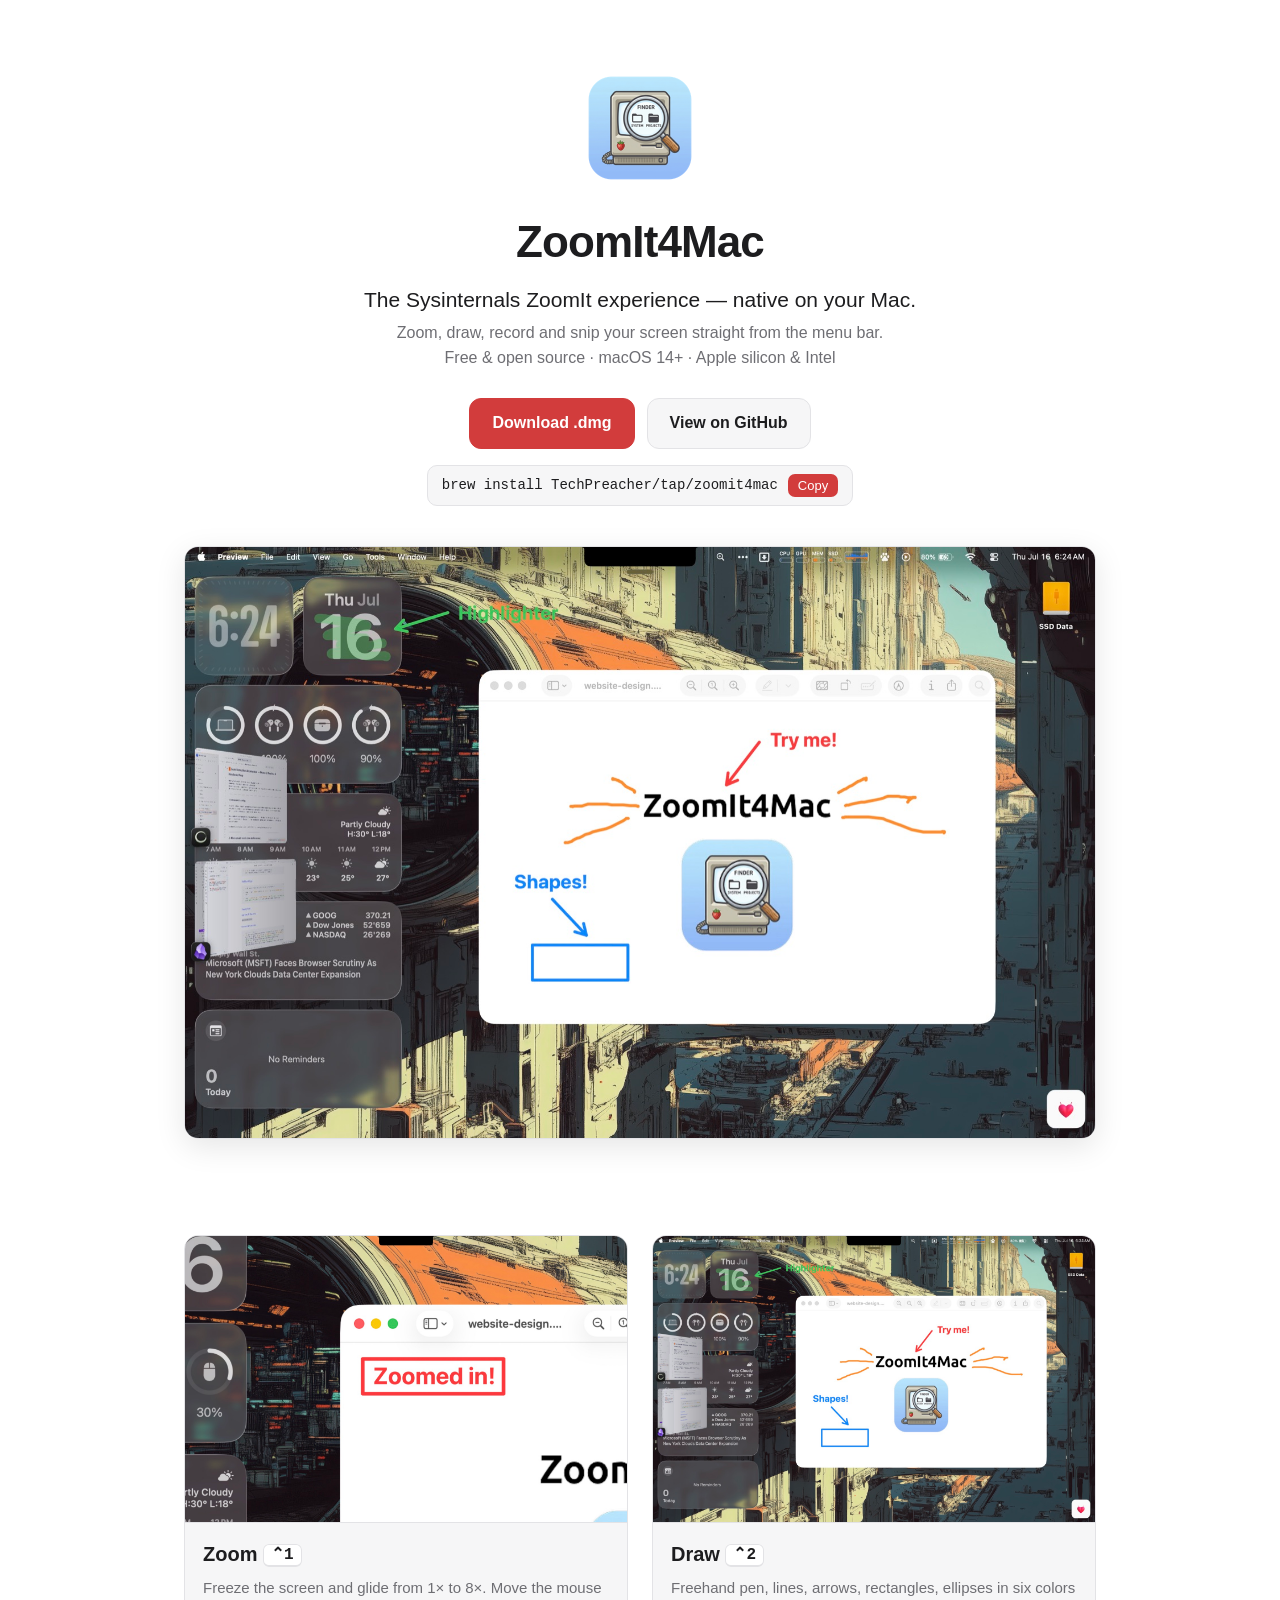
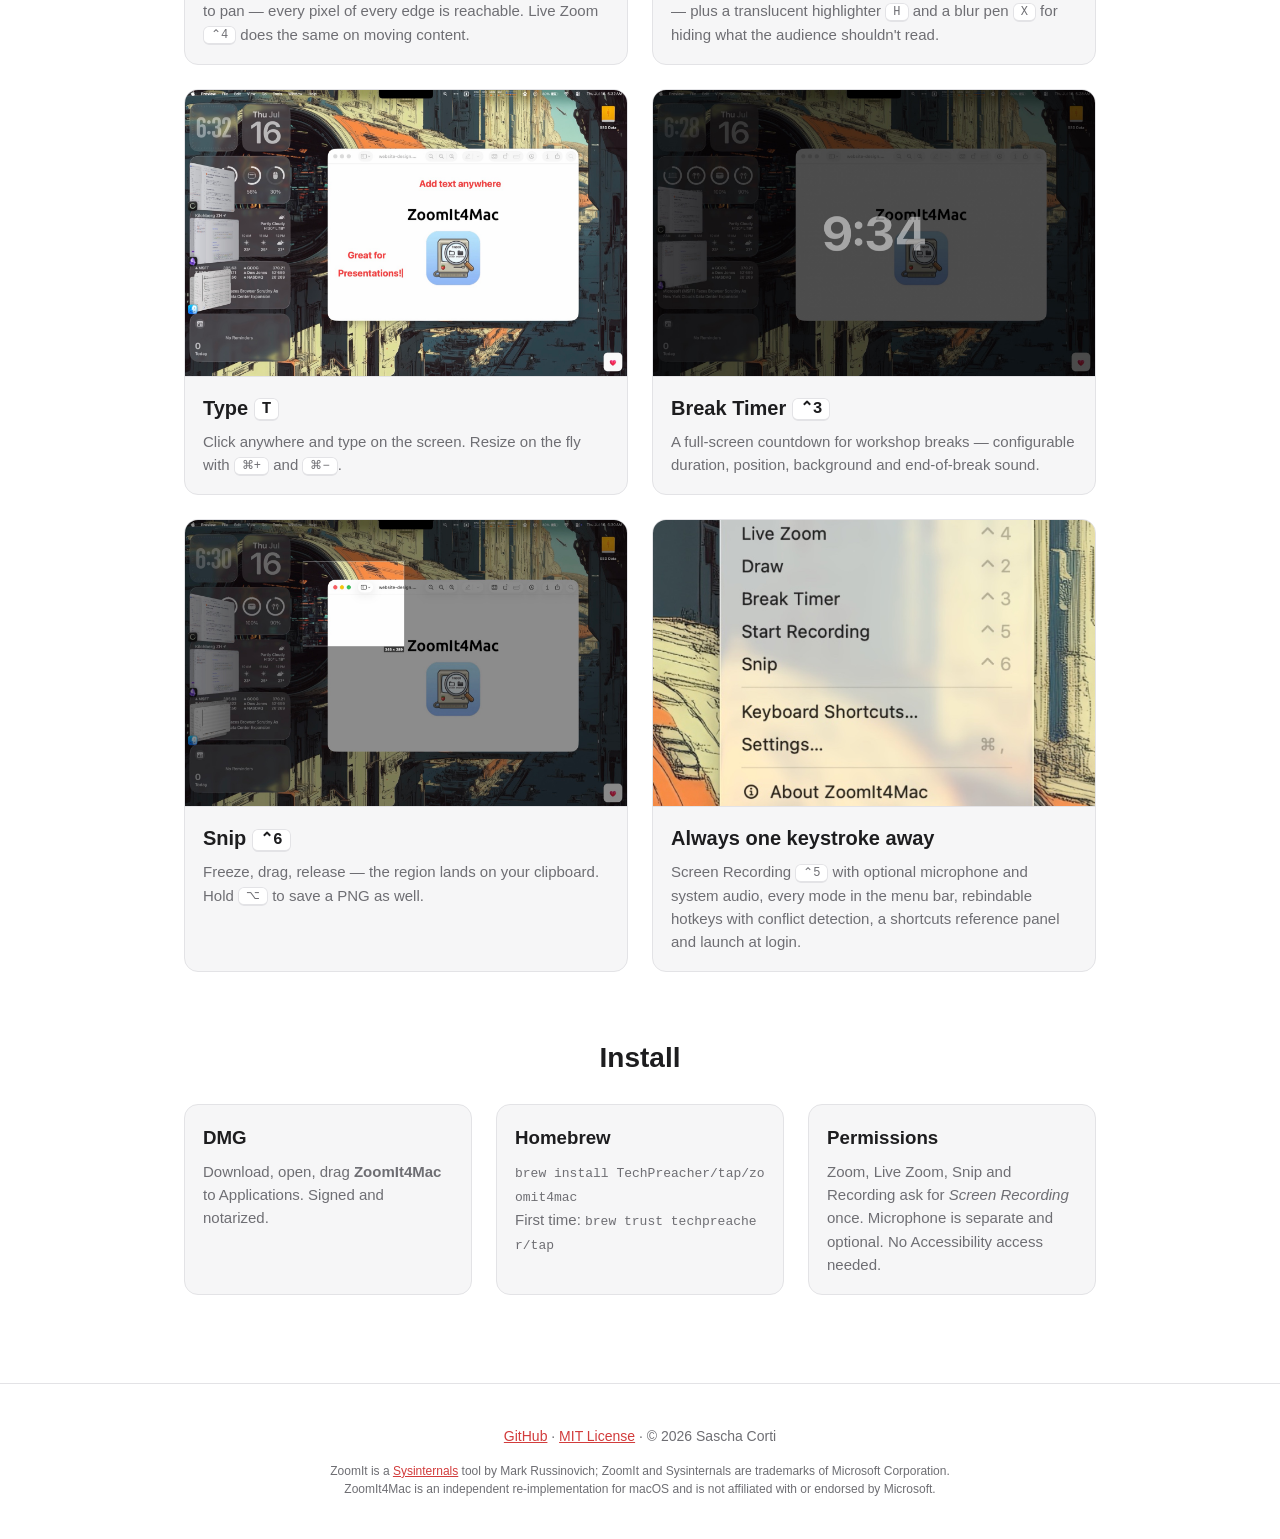
==== site/index.html @ c162fbfe "Add marketing website Co-Authored-By: Claude Fable 5 <noreply@anthropic.com>" ====
<!DOCTYPE html>
<html lang="en">
<head>
  <meta charset="utf-8">
  <meta name="viewport" content="width=device-width, initial-scale=1">
  <title>ZoomIt4Mac — screen zoom, annotation & recording for macOS</title>
  <meta name="description" content="A free, open-source, native macOS re-implementation of Sysinternals ZoomIt: screen zoom, drawing, break timer, screen recording and snipping from your menu bar.">
  <link rel="icon" type="image/png" sizes="32x32" href="assets/favicon-32.png">
  <link rel="icon" type="image/png" sizes="16x16" href="assets/favicon-16.png">
  <link rel="apple-touch-icon" href="assets/apple-touch-icon.png">
  <meta property="og:title" content="ZoomIt4Mac">
  <meta property="og:description" content="The Sysinternals ZoomIt experience — native on your Mac. Zoom, draw, record, snip.">
  <meta property="og:image" content="https://zoomit4mac.corti.com/assets/hero-shapes.jpg">
  <meta property="og:url" content="https://zoomit4mac.corti.com/">
  <meta property="og:type" content="website">
  <meta name="twitter:card" content="summary_large_image">
  <link rel="stylesheet" href="style.css">
</head>
<body>

<header class="hero">
  <img class="hero-icon" src="assets/icon-256.png" alt="ZoomIt4Mac app icon" width="128" height="128">
  <h1>ZoomIt4Mac</h1>
  <p class="tagline">The Sysinternals ZoomIt experience — native on your Mac.</p>
  <p class="subline">Zoom, draw, record and snip your screen straight from the menu bar.<br>
     Free &amp; open source · macOS 14+ · Apple silicon &amp; Intel</p>
  <div class="cta">
    <a id="download-dmg" class="button primary" href="https://github.com/TechPreacher/ZoomIt4Mac/releases/latest">
      Download .dmg <span id="release-version" hidden></span>
    </a>
    <a class="button" href="https://github.com/TechPreacher/ZoomIt4Mac">View on GitHub</a>
  </div>
  <div class="brew">
    <code>brew install TechPreacher/tap/zoomit4mac</code>
    <button id="copy-brew" type="button" hidden>Copy</button>
  </div>
  <img class="hero-shot" src="assets/hero-shapes.jpg"
       alt="ZoomIt4Mac draw mode: arrows, shapes and highlighter strokes over a desktop, with a blurred region hiding text">
</header>

<main>
  <section class="features" aria-label="Features">
    <article class="card">
      <img src="assets/zoom.jpg" alt="A frozen screen magnified around the cursor">
      <h2>Zoom <kbd>⌃1</kbd></h2>
      <p>Freeze the screen and glide from 1× to 8×. Move the mouse to pan — every pixel of every edge is reachable. Live Zoom <kbd>⌃4</kbd> does the same on moving content.</p>
    </article>
    <article class="card">
      <img src="assets/hero-shapes.jpg" alt="Freehand strokes, straight lines, arrows and rectangles drawn over the screen">
      <h2>Draw <kbd>⌃2</kbd></h2>
      <p>Freehand pen, lines, arrows, rectangles, ellipses in six colors — plus a translucent highlighter <kbd>H</kbd> and a blur pen <kbd>X</kbd> for hiding what the audience shouldn't read.</p>
    </article>
    <article class="card">
      <img src="assets/text.jpg" alt="Large text typed directly onto the screen">
      <h2>Type <kbd>T</kbd></h2>
      <p>Click anywhere and type on the screen. Resize on the fly with <kbd>⌘+</kbd> and <kbd>⌘−</kbd>.</p>
    </article>
    <article class="card">
      <img src="assets/break-timer.jpg" alt="A large countdown timer over a faded desktop">
      <h2>Break Timer <kbd>⌃3</kbd></h2>
      <p>A full-screen countdown for workshop breaks — configurable duration, position, background and end-of-break sound.</p>
    </article>
    <article class="card">
      <img src="assets/snip.jpg" alt="A bright selection rectangle over a dimmed screen with size label">
      <h2>Snip <kbd>⌃6</kbd></h2>
      <p>Freeze, drag, release — the region lands on your clipboard. Hold <kbd>⌥</kbd> to save a PNG as well.</p>
    </article>
    <article class="card">
      <img src="assets/menu.jpg" alt="The ZoomIt4Mac menu bar menu with all commands">
      <h2>Always one keystroke away</h2>
      <p>Screen Recording <kbd>⌃5</kbd> with optional microphone and system audio, every mode in the menu bar, rebindable hotkeys with conflict detection, a shortcuts reference panel and launch at login.</p>
    </article>
  </section>

  <section class="install" aria-label="Install">
    <h2>Install</h2>
    <div class="install-grid">
      <div>
        <h3>DMG</h3>
        <p>Download, open, drag <strong>ZoomIt4Mac</strong> to Applications. Signed and notarized.</p>
      </div>
      <div>
        <h3>Homebrew</h3>
        <p><code>brew install TechPreacher/tap/zoomit4mac</code><br>
        First time: <code>brew trust techpreacher/tap</code></p>
      </div>
      <div>
        <h3>Permissions</h3>
        <p>Zoom, Live Zoom, Snip and Recording ask for <em>Screen Recording</em> once. Microphone is separate and optional. No Accessibility access needed.</p>
      </div>
    </div>
  </section>
</main>

<footer>
  <p><a href="https://github.com/TechPreacher/ZoomIt4Mac">GitHub</a> ·
     <a href="https://github.com/TechPreacher/ZoomIt4Mac/blob/main/LICENSE">MIT License</a> ·
     © 2026 Sascha Corti</p>
  <p class="fineprint">ZoomIt is a <a href="https://learn.microsoft.com/sysinternals/">Sysinternals</a> tool by Mark Russinovich; ZoomIt and Sysinternals are trademarks of Microsoft Corporation. ZoomIt4Mac is an independent re-implementation for macOS and is not affiliated with or endorsed by Microsoft.</p>
</footer>

<script src="script.js"></script>
</body>
</html>
---- site/style.css ----
:root {
  --accent: #d23c3c;
  --bg: #ffffff;
  --bg-raised: #f6f6f7;
  --text: #1d1d1f;
  --text-dim: #6e6e73;
  --border: #e3e3e6;
  --shadow: 0 8px 30px rgba(0, 0, 0, 0.10);
  color-scheme: light dark;
}
@media (prefers-color-scheme: dark) {
  :root {
    --bg: #101012;
    --bg-raised: #1b1b1f;
    --text: #f5f5f7;
    --text-dim: #98989d;
    --border: #2c2c31;
    --shadow: 0 8px 30px rgba(0, 0, 0, 0.5);
  }
}

* { box-sizing: border-box; }
body {
  margin: 0;
  font-family: -apple-system, BlinkMacSystemFont, "Segoe UI", Helvetica, Arial, sans-serif;
  background: var(--bg);
  color: var(--text);
  line-height: 1.55;
}
img { max-width: 100%; height: auto; display: block; }
a { color: var(--accent); }

.hero {
  max-width: 960px;
  margin: 0 auto;
  padding: 64px 24px 32px;
  text-align: center;
}
.hero-icon { margin: 0 auto 16px; }
.hero h1 { font-size: 44px; margin: 0 0 8px; letter-spacing: -0.02em; }
.tagline { font-size: 21px; color: var(--text); margin: 0 0 4px; }
.subline { color: var(--text-dim); margin: 0 0 28px; }

.cta { display: flex; gap: 12px; justify-content: center; flex-wrap: wrap; margin-bottom: 16px; }
.button {
  display: inline-block;
  padding: 12px 22px;
  border-radius: 12px;
  border: 1px solid var(--border);
  background: var(--bg-raised);
  color: var(--text);
  text-decoration: none;
  font-weight: 600;
}
.button.primary {
  background: var(--accent);
  border-color: var(--accent);
  color: #fff;
}
.button:hover { filter: brightness(1.06); }
#release-version { font-weight: 400; opacity: 0.85; margin-left: 6px; }
#release-version::before { content: "v"; }

.brew {
  display: inline-flex;
  align-items: center;
  gap: 10px;
  background: var(--bg-raised);
  border: 1px solid var(--border);
  border-radius: 10px;
  padding: 8px 14px;
  margin-bottom: 40px;
}
.brew code { font-size: 14px; }
.brew button {
  border: none;
  background: var(--accent);
  color: #fff;
  border-radius: 7px;
  padding: 4px 10px;
  font-size: 13px;
  cursor: pointer;
}

.hero-shot {
  border-radius: 14px;
  box-shadow: var(--shadow);
  border: 1px solid var(--border);
}

main { max-width: 960px; margin: 0 auto; padding: 24px; }

.features {
  display: grid;
  grid-template-columns: 1fr 1fr;
  gap: 24px;
  margin: 40px 0 64px;
}
@media (max-width: 720px) {
  .features { grid-template-columns: 1fr; }
  .hero h1 { font-size: 34px; }
}
.card {
  background: var(--bg-raised);
  border: 1px solid var(--border);
  border-radius: 14px;
  overflow: hidden;
}
.card img { border-bottom: 1px solid var(--border); aspect-ratio: 3024 / 1964; object-fit: cover; }
.card h2 { font-size: 20px; margin: 16px 18px 6px; }
.card p { margin: 0 18px 18px; color: var(--text-dim); font-size: 15px; }

kbd {
  font-family: ui-monospace, "SF Mono", Menlo, monospace;
  font-size: 0.8em;
  background: var(--bg);
  border: 1px solid var(--border);
  border-bottom-width: 2px;
  border-radius: 6px;
  padding: 1px 7px;
  vertical-align: middle;
  white-space: nowrap;
}

.install { margin-bottom: 64px; }
.install h2 { font-size: 28px; text-align: center; margin-bottom: 24px; }
.install-grid {
  display: grid;
  grid-template-columns: repeat(3, 1fr);
  gap: 24px;
}
@media (max-width: 720px) {
  .install-grid { grid-template-columns: 1fr; }
}
.install-grid > div {
  background: var(--bg-raised);
  border: 1px solid var(--border);
  border-radius: 14px;
  padding: 18px;
}
.install-grid h3 { margin: 0 0 8px; }
.install-grid p { margin: 0; color: var(--text-dim); font-size: 15px; }
.install-grid code { font-size: 13px; word-break: break-all; }

footer {
  border-top: 1px solid var(--border);
  padding: 28px 24px 40px;
  text-align: center;
  color: var(--text-dim);
  font-size: 14px;
}
.fineprint { font-size: 12px; max-width: 640px; margin: 8px auto 0; }
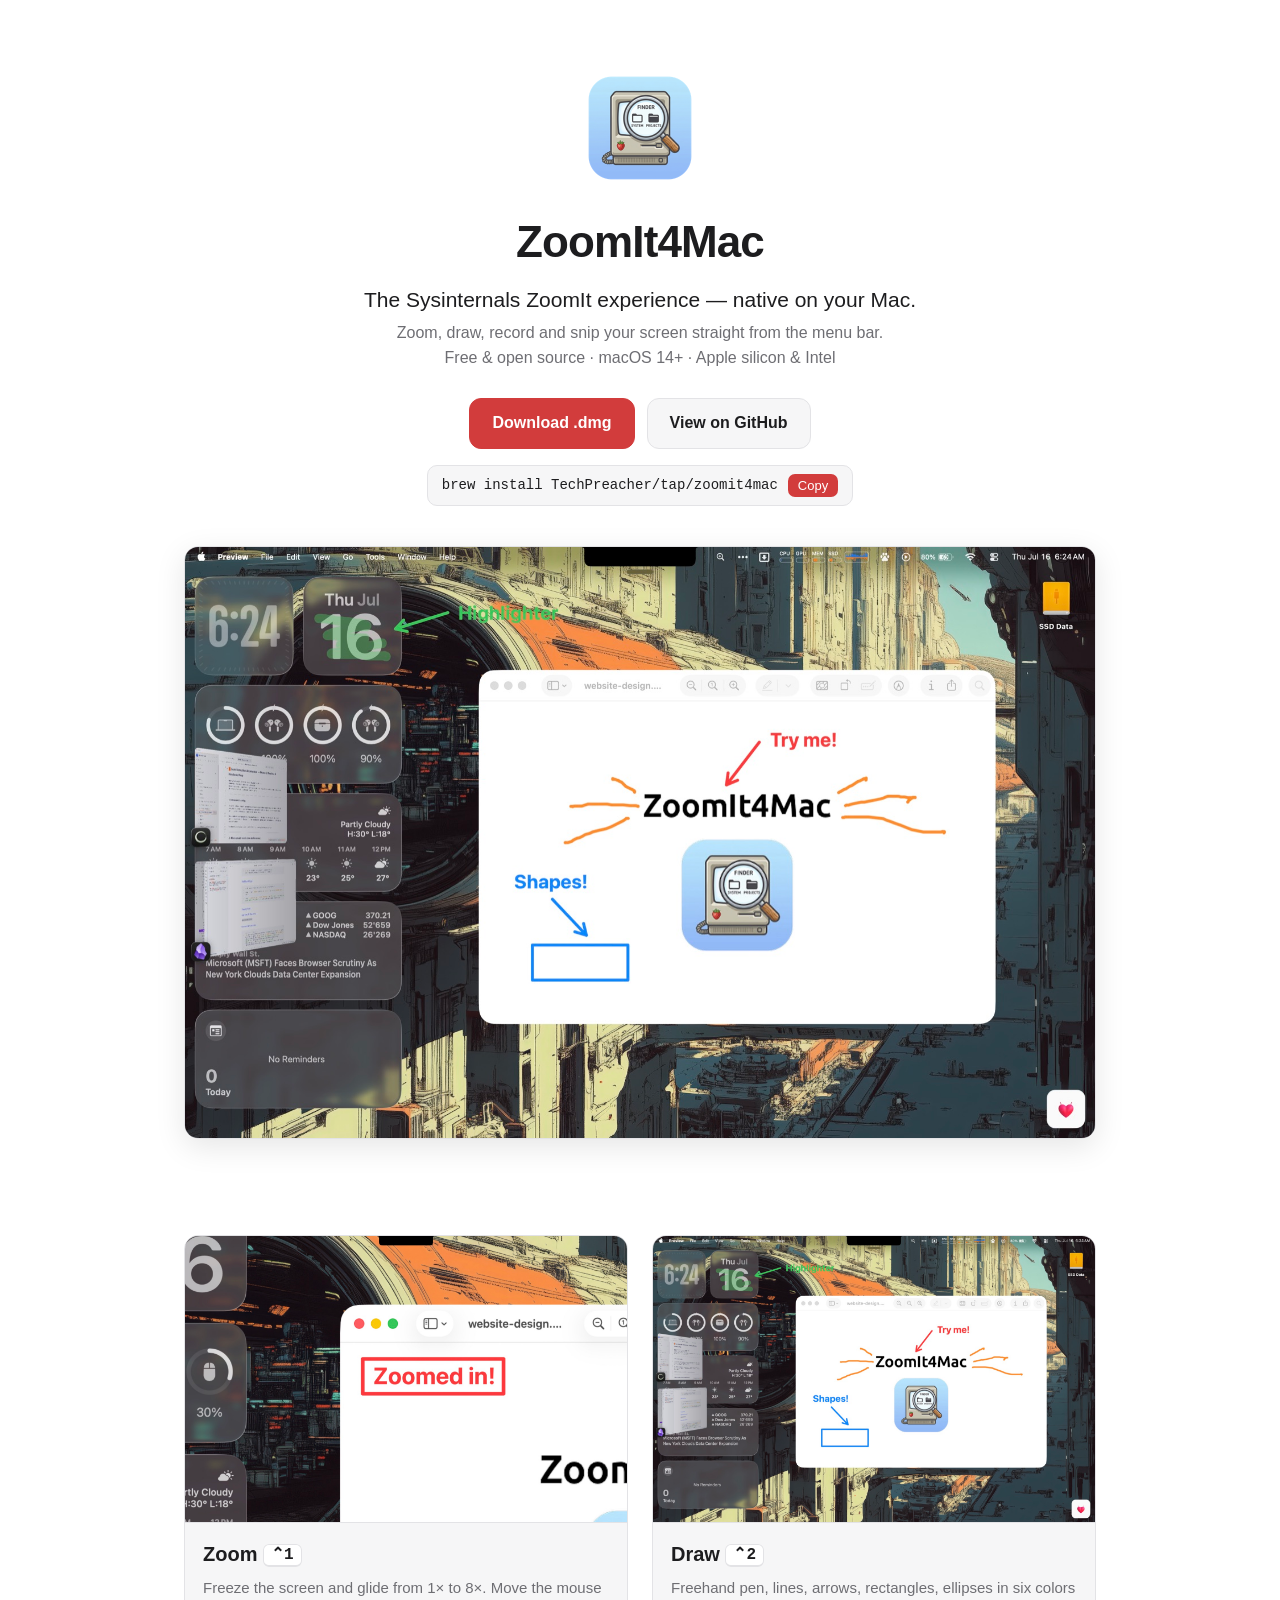
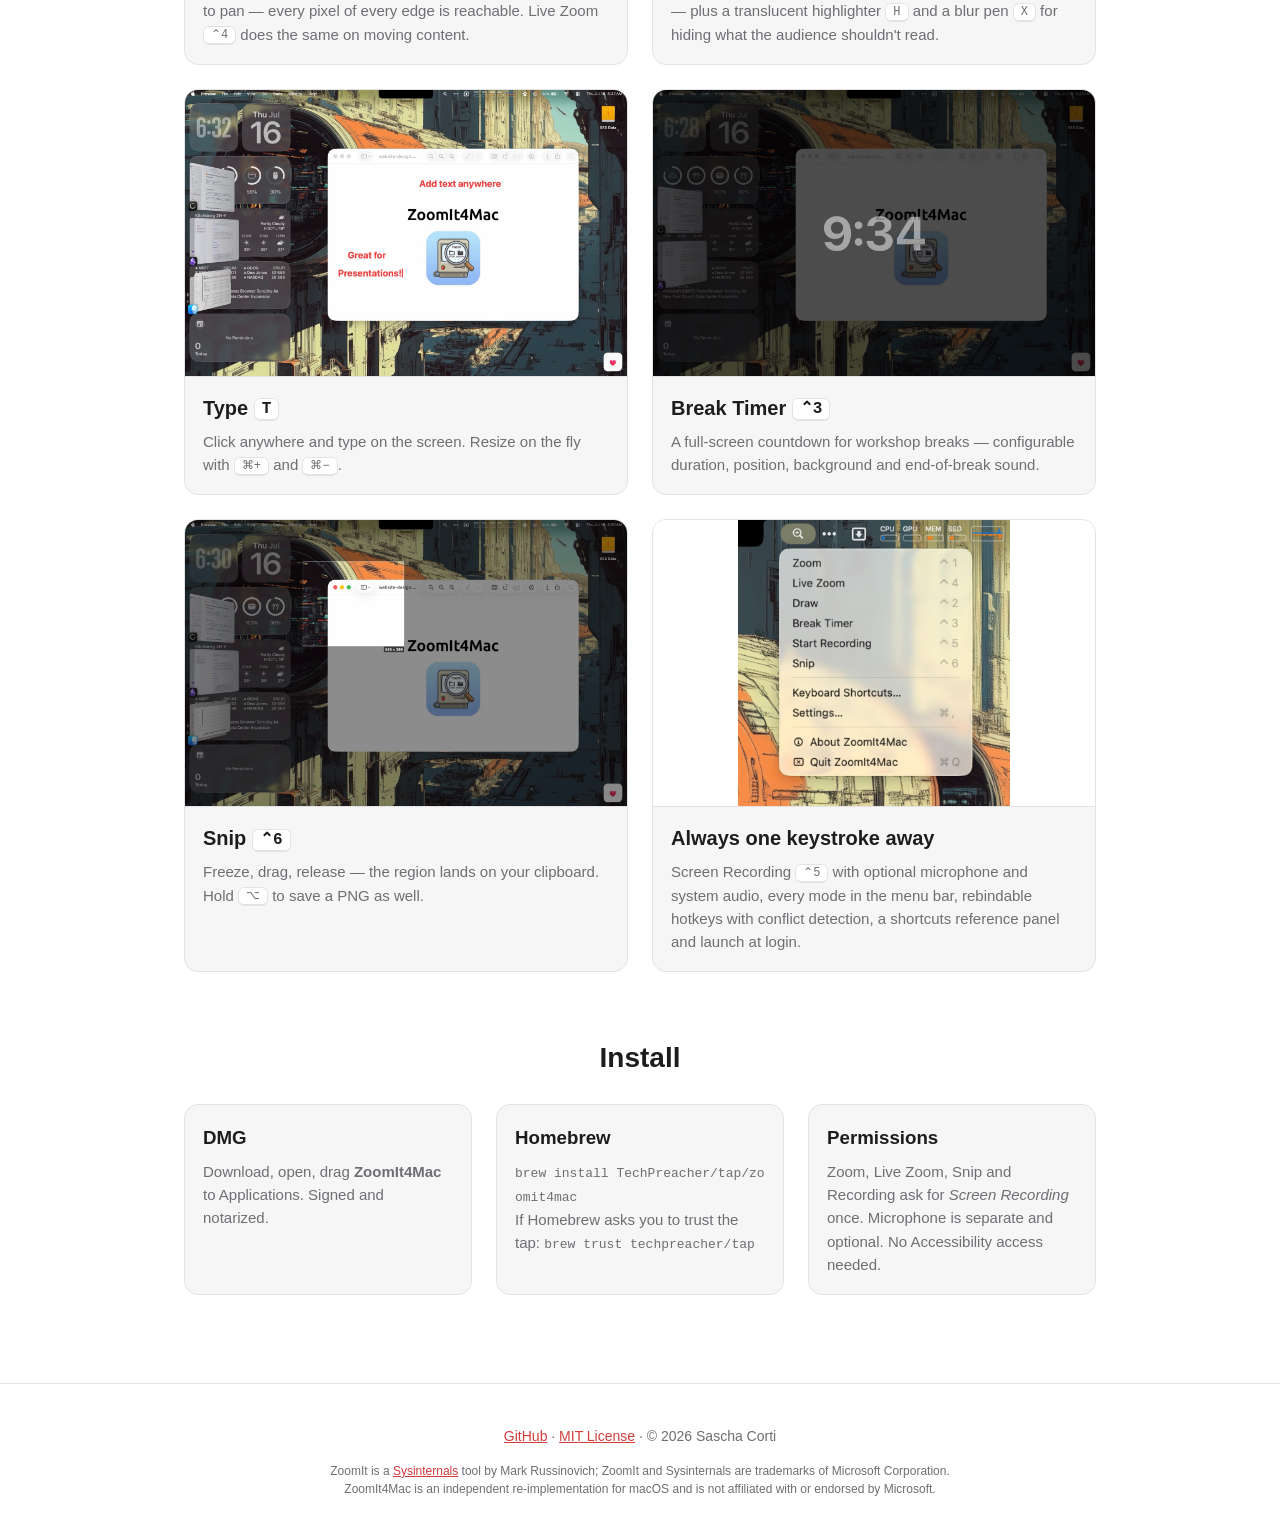
==== commit 35b9fe0d: "Fit portrait menu screenshot and soften brew trust note Co-Authored-By: Claude Fable 5 <noreply@anth" ====
--- a/site/index.html
+++ b/site/index.html
@@ -66,7 +66,7 @@
       <p>Freeze, drag, release — the region lands on your clipboard. Hold <kbd>⌥</kbd> to save a PNG as well.</p>
     </article>
     <article class="card">
-      <img src="assets/menu.jpg" alt="The ZoomIt4Mac menu bar menu with all commands">
+      <img class="fit-contain" src="assets/menu.jpg" alt="The ZoomIt4Mac menu bar menu with all commands">
       <h2>Always one keystroke away</h2>
       <p>Screen Recording <kbd>⌃5</kbd> with optional microphone and system audio, every mode in the menu bar, rebindable hotkeys with conflict detection, a shortcuts reference panel and launch at login.</p>
     </article>
@@ -82,7 +82,7 @@
       <div>
         <h3>Homebrew</h3>
         <p><code>brew install TechPreacher/tap/zoomit4mac</code><br>
-        First time: <code>brew trust techpreacher/tap</code></p>
+        If Homebrew asks you to trust the tap: <code>brew trust techpreacher/tap</code></p>
       </div>
       <div>
         <h3>Permissions</h3>
--- a/site/style.css
+++ b/site/style.css
@@ -107,6 +107,7 @@
   overflow: hidden;
 }
 .card img { border-bottom: 1px solid var(--border); aspect-ratio: 3024 / 1964; object-fit: cover; }
+.card img.fit-contain { object-fit: contain; background: var(--bg); }
 .card h2 { font-size: 20px; margin: 16px 18px 6px; }
 .card p { margin: 0 18px 18px; color: var(--text-dim); font-size: 15px; }
 
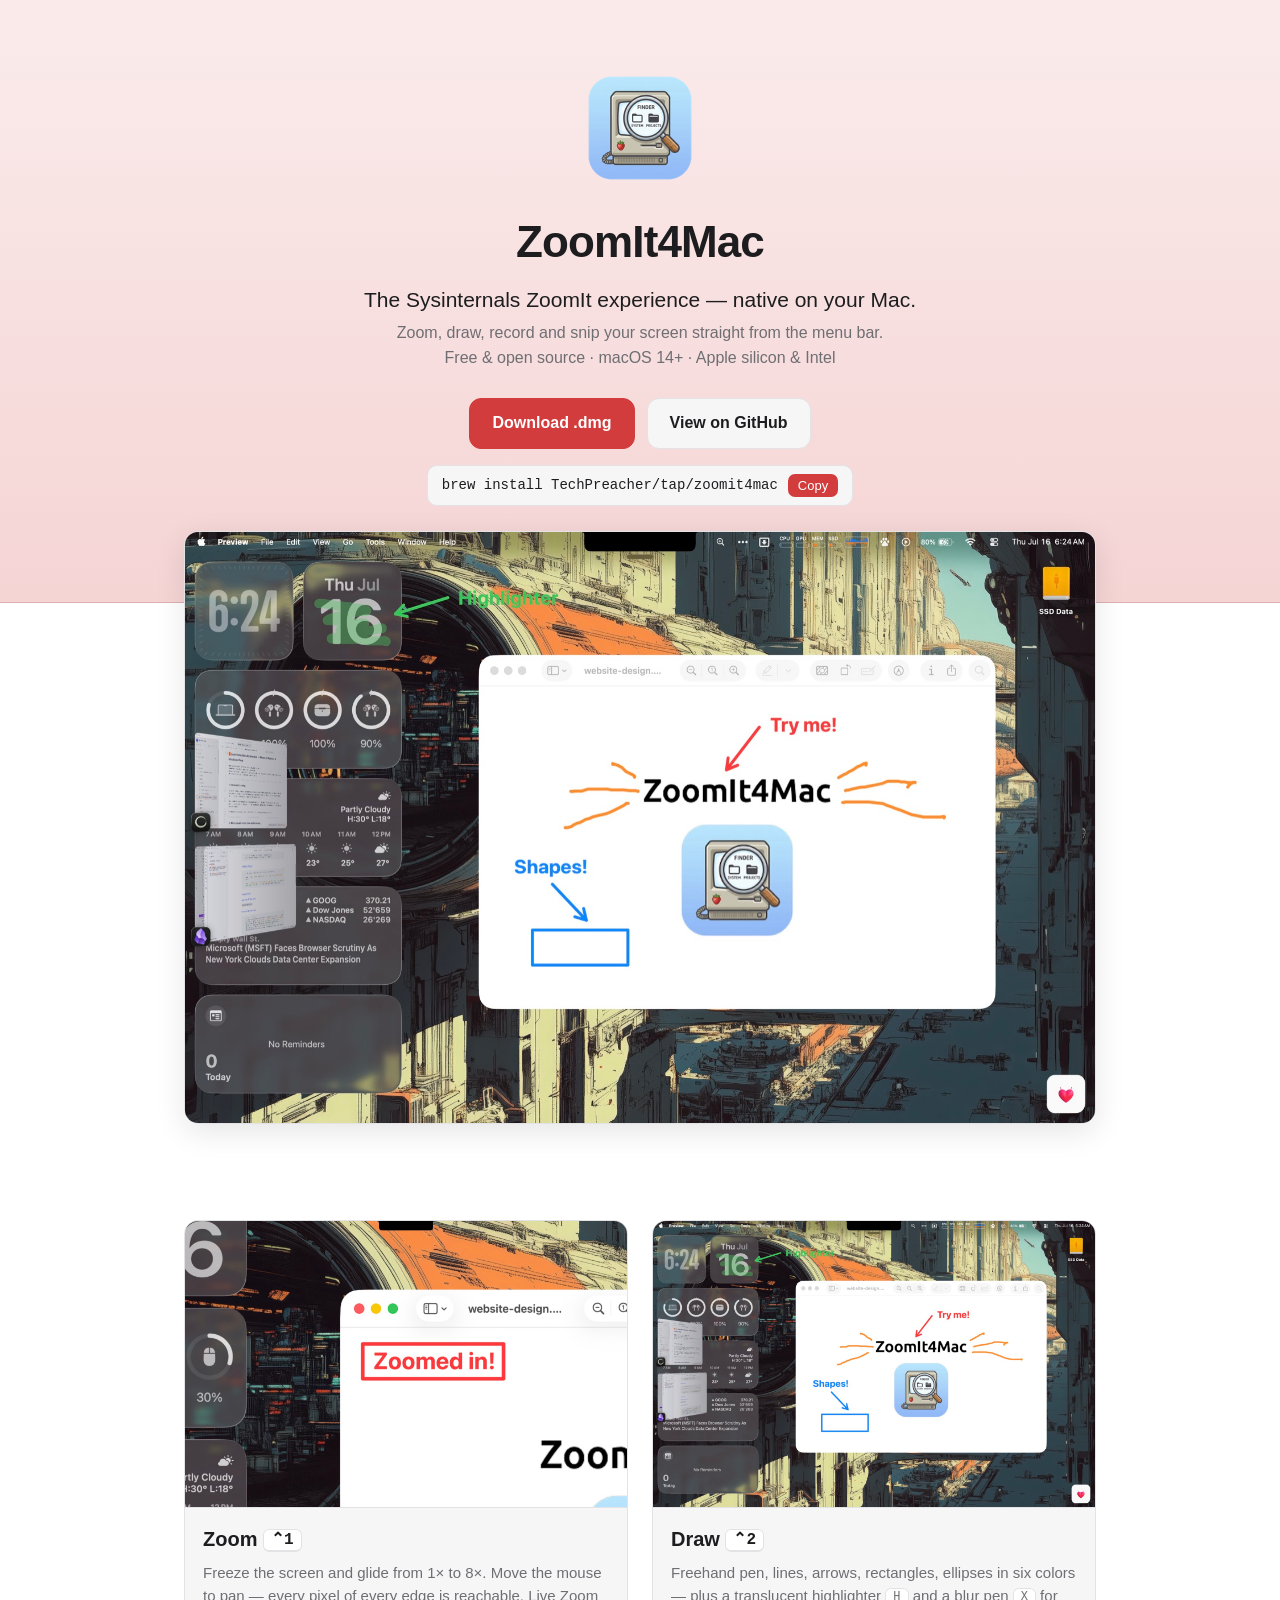
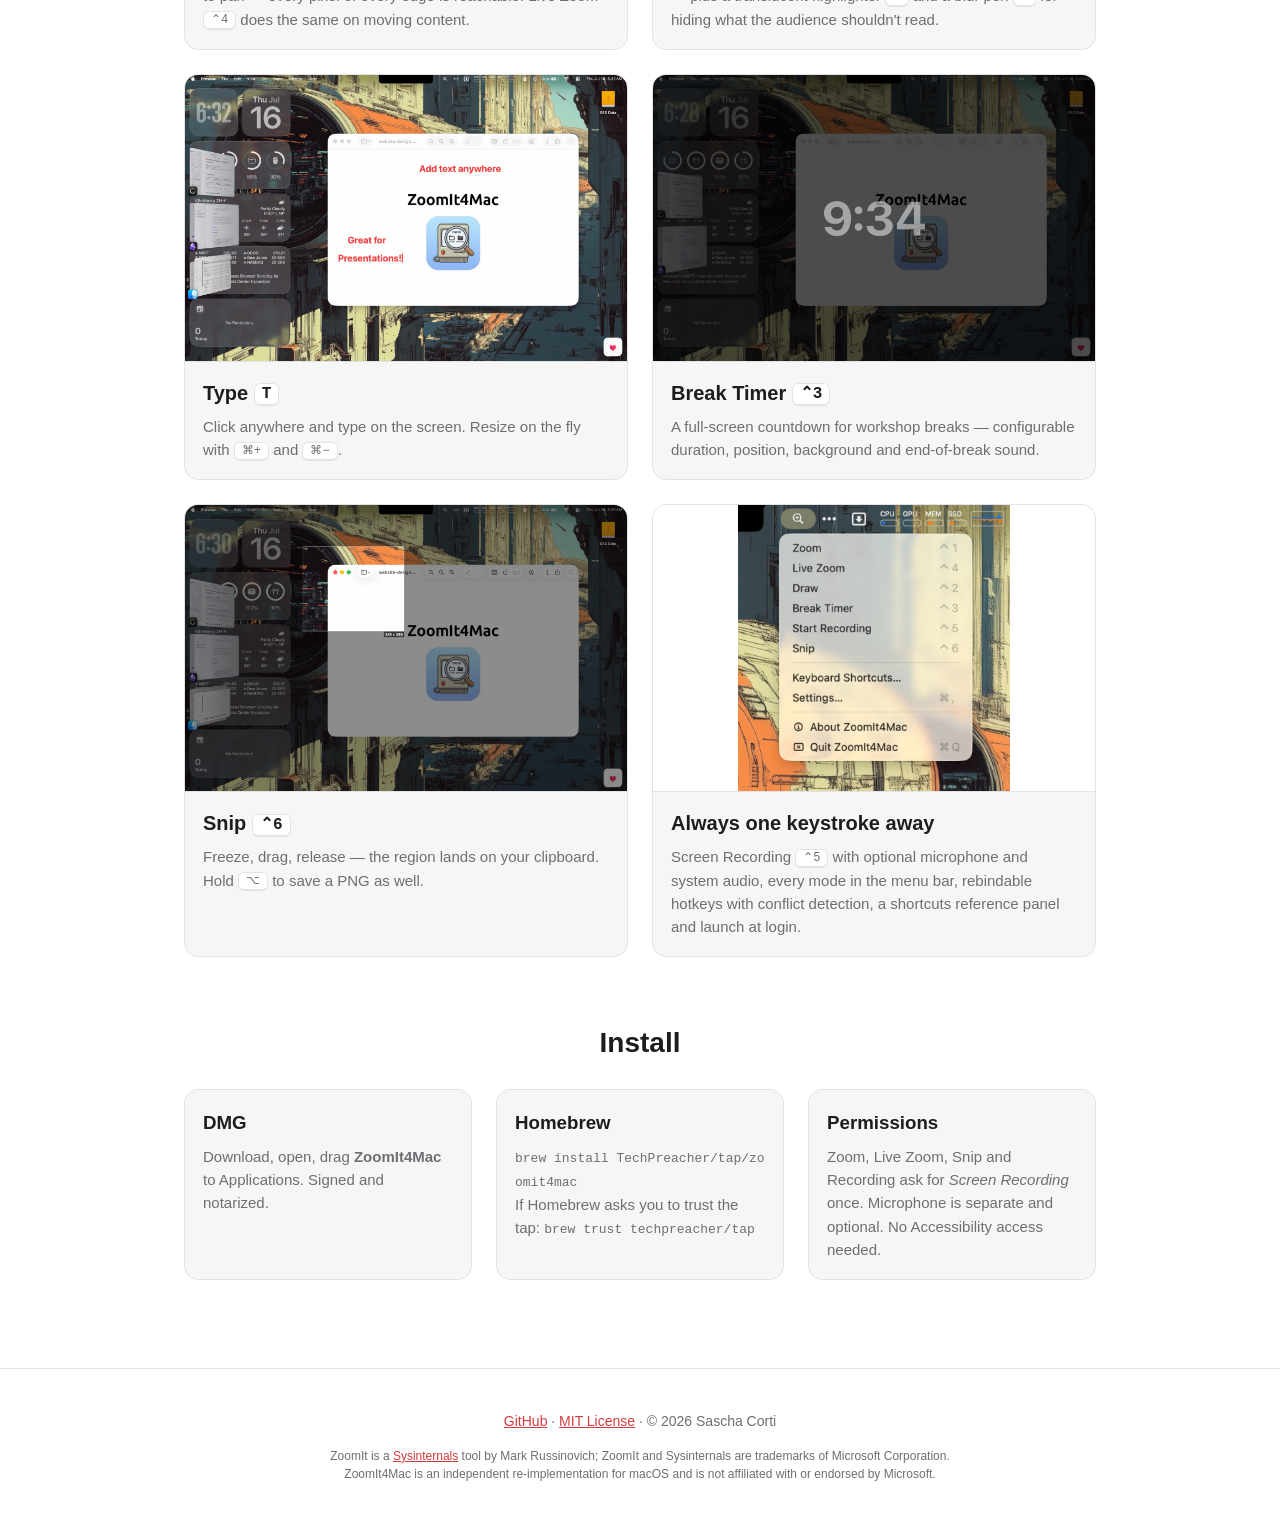
==== commit 60c626be: "Add tinted hero band with overlapping screenshot Co-Authored-By: Claude Fable 5 <noreply@anthropic.c" ====
--- a/site/index.html
+++ b/site/index.html
@@ -19,6 +19,7 @@
 <body>
 
 <header class="hero">
+  <div class="hero-band">
   <img class="hero-icon" src="assets/icon-256.png" alt="ZoomIt4Mac app icon" width="128" height="128">
   <h1>ZoomIt4Mac</h1>
   <p class="tagline">The Sysinternals ZoomIt experience — native on your Mac.</p>
@@ -34,8 +35,11 @@
     <code>brew install TechPreacher/tap/zoomit4mac</code>
     <button id="copy-brew" type="button" hidden>Copy</button>
   </div>
-  <img class="hero-shot" src="assets/hero-shapes.jpg"
-       alt="ZoomIt4Mac draw mode: arrows, shapes and highlighter strokes over a desktop, with a blurred region hiding text">
+  </div>
+  <div class="hero-shot-wrap">
+    <img class="hero-shot" src="assets/hero-shapes.jpg"
+         alt="ZoomIt4Mac draw mode: arrows, shapes and highlighter strokes over a desktop, with a blurred region hiding text">
+  </div>
 </header>
 
 <main>
--- a/site/style.css
+++ b/site/style.css
@@ -31,10 +31,22 @@
 a { color: var(--accent); }
 
 .hero {
+  text-align: center;
+}
+/* Tinted band behind the intro; the screenshot below overlaps its edge. */
+.hero-band {
+  background: linear-gradient(
+    180deg,
+    color-mix(in srgb, var(--accent) 10%, var(--bg)),
+    color-mix(in srgb, var(--accent) 22%, var(--bg))
+  );
+  border-bottom: 1px solid color-mix(in srgb, var(--accent) 30%, var(--border));
+  padding: 64px 24px 96px;
+}
+.hero-shot-wrap {
   max-width: 960px;
-  margin: 0 auto;
-  padding: 64px 24px 32px;
-  text-align: center;
+  margin: -72px auto 0;
+  padding: 0 24px 32px;
 }
 .hero-icon { margin: 0 auto 16px; }
 .hero h1 { font-size: 44px; margin: 0 0 8px; letter-spacing: -0.02em; }
@@ -69,7 +81,6 @@
   border: 1px solid var(--border);
   border-radius: 10px;
   padding: 8px 14px;
-  margin-bottom: 40px;
 }
 .brew code { font-size: 14px; }
 .brew button {
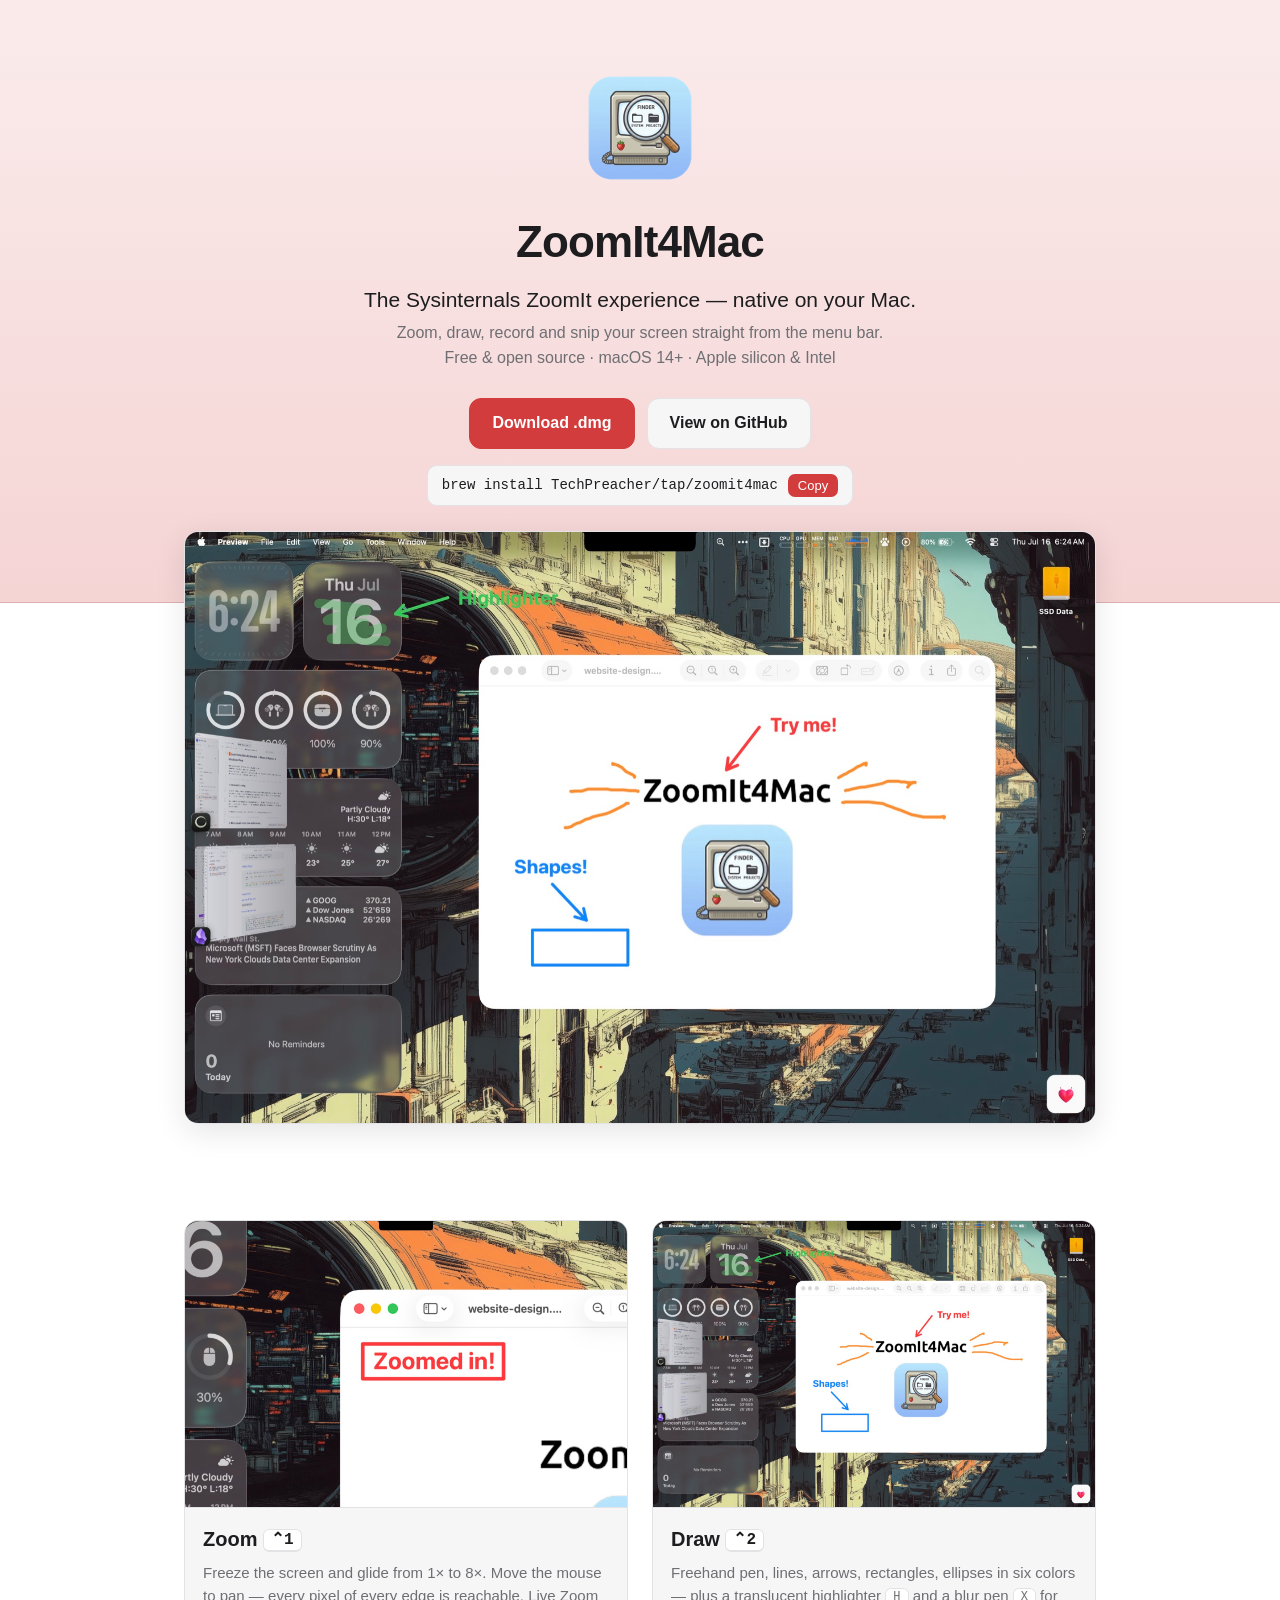
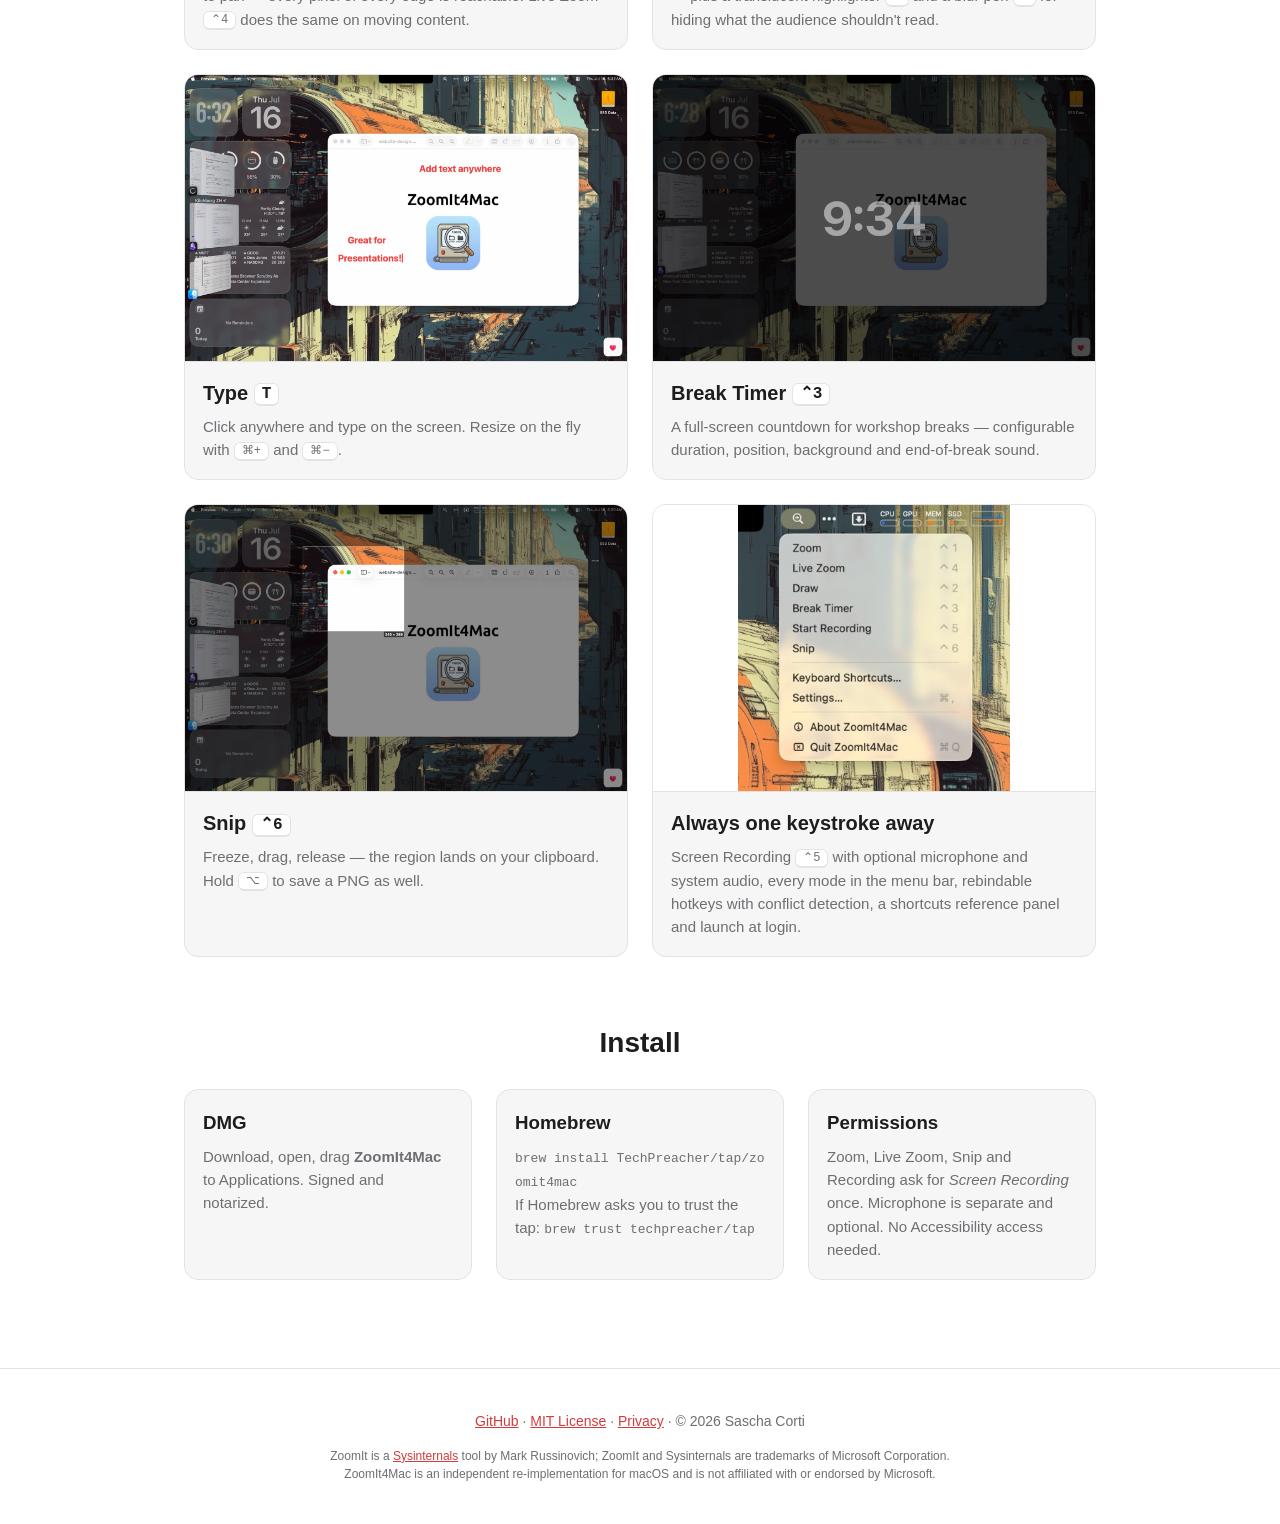
==== commit a3351d33: "Add privacy policy page Co-Authored-By: Claude Fable 5 <noreply@anthropic.com>" ====
--- a/site/index.html
+++ b/site/index.html
@@ -99,6 +99,7 @@
 <footer>
   <p><a href="https://github.com/TechPreacher/ZoomIt4Mac">GitHub</a> ·
      <a href="https://github.com/TechPreacher/ZoomIt4Mac/blob/main/LICENSE">MIT License</a> ·
+     <a href="privacy.html">Privacy</a> ·
      © 2026 Sascha Corti</p>
   <p class="fineprint">ZoomIt is a <a href="https://learn.microsoft.com/sysinternals/">Sysinternals</a> tool by Mark Russinovich; ZoomIt and Sysinternals are trademarks of Microsoft Corporation. ZoomIt4Mac is an independent re-implementation for macOS and is not affiliated with or endorsed by Microsoft.</p>
 </footer>
--- a/site/style.css
+++ b/site/style.css
@@ -154,6 +154,16 @@
 .install-grid p { margin: 0; color: var(--text-dim); font-size: 15px; }
 .install-grid code { font-size: 13px; word-break: break-all; }
 
+.prose {
+  max-width: 720px;
+  margin: 0 auto;
+  padding: 40px 24px 64px;
+}
+.prose h2 { font-size: 24px; margin: 32px 0 8px; }
+.prose p, .prose li { color: var(--text-dim); }
+.prose strong { color: var(--text); }
+.prose code { font-size: 0.9em; }
+
 footer {
   border-top: 1px solid var(--border);
   padding: 28px 24px 40px;
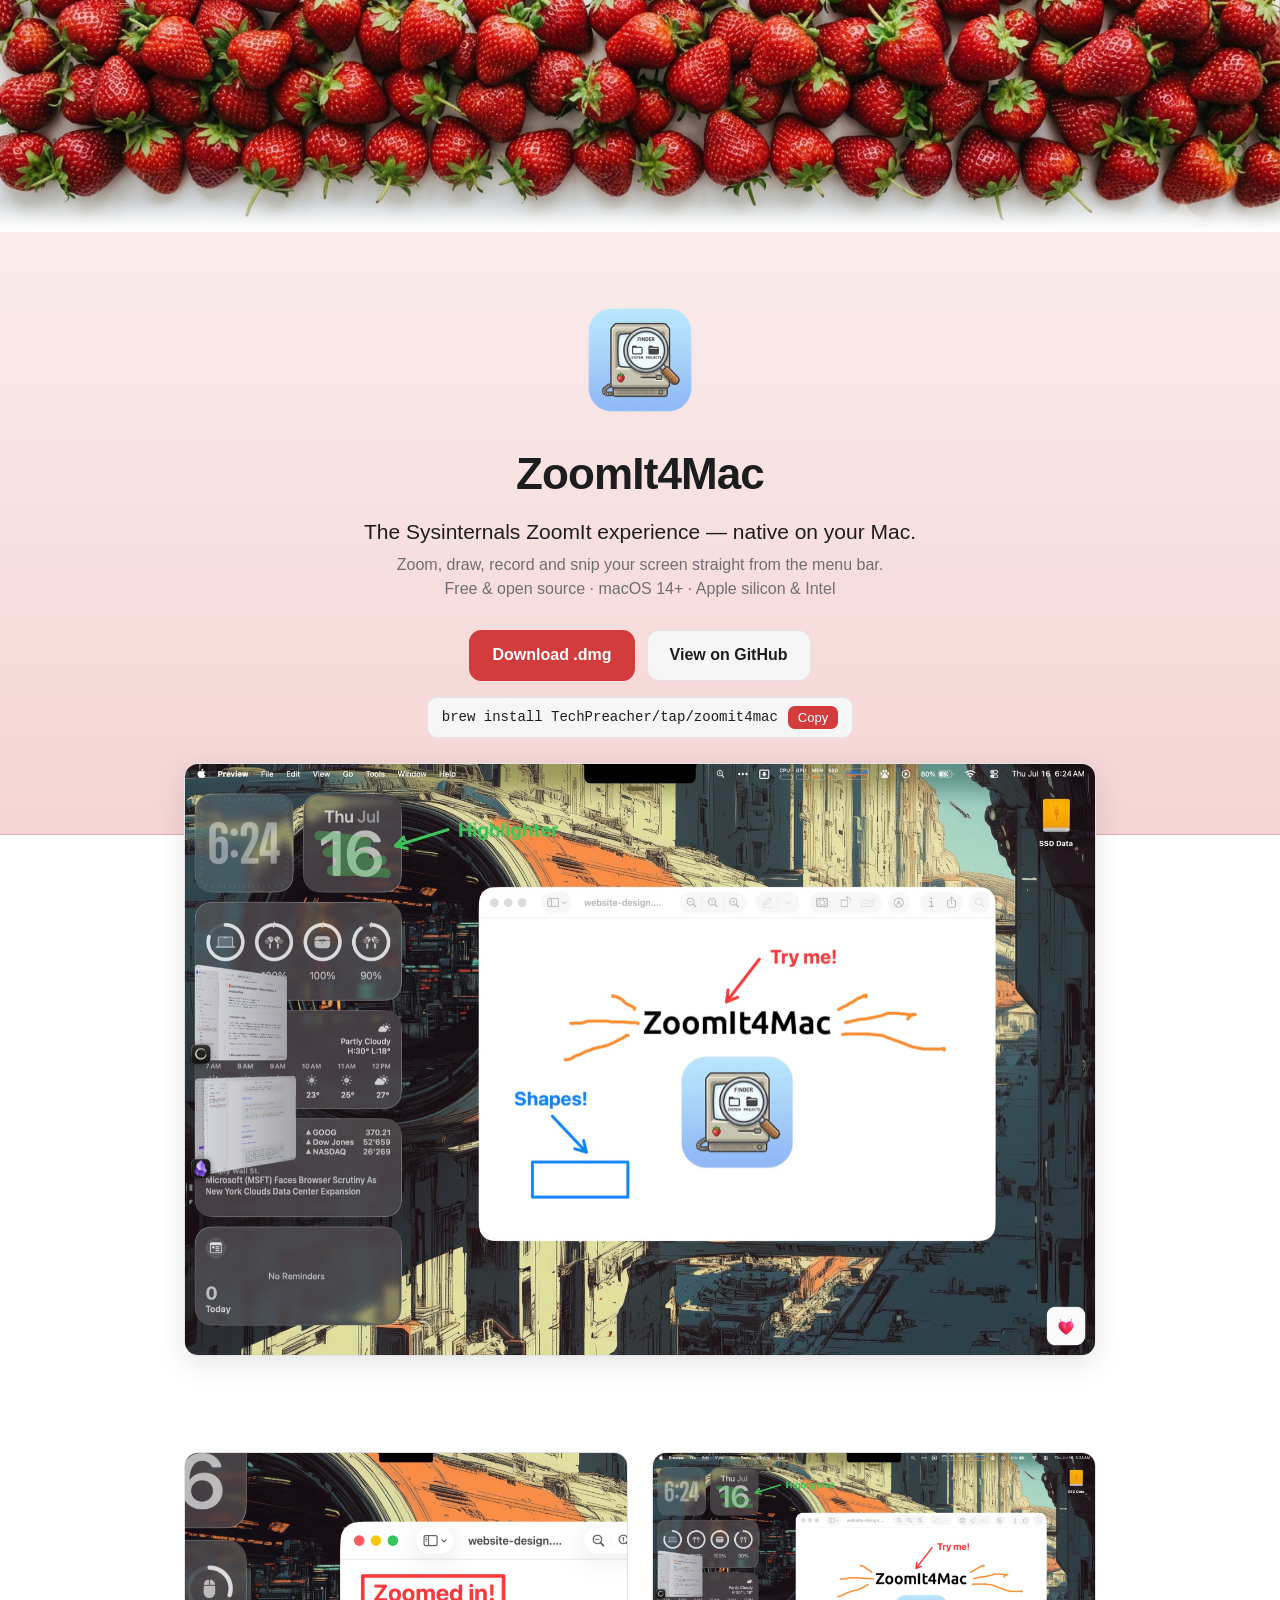
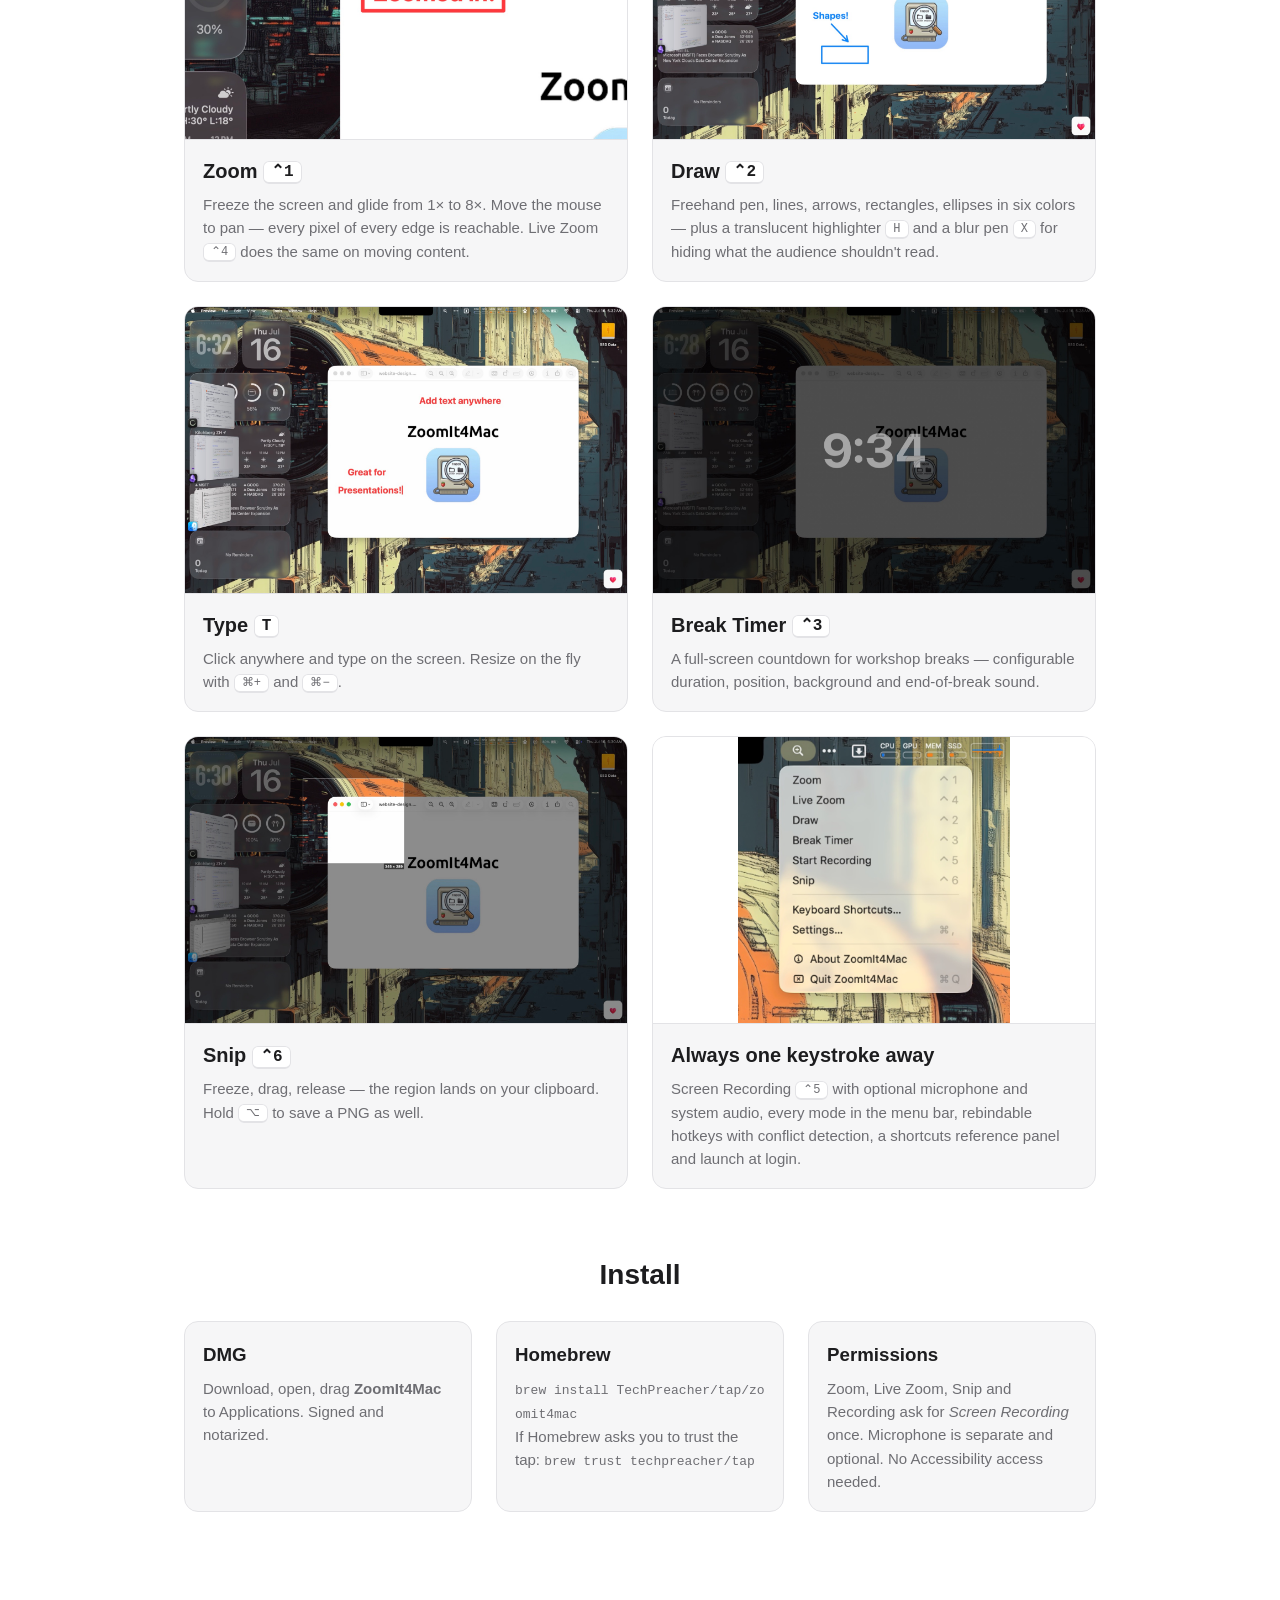
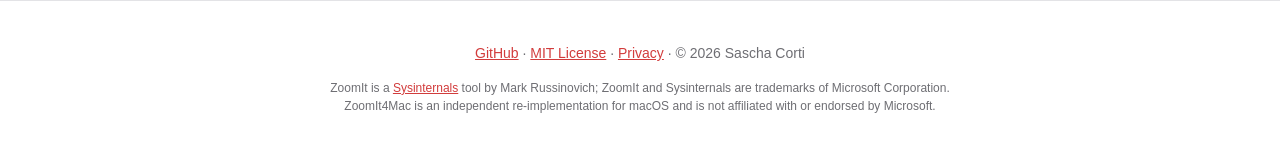
==== commit 8eee912c: "Update website." ====
--- a/site/index.html
+++ b/site/index.html
@@ -17,6 +17,8 @@
   <link rel="stylesheet" href="style.css">
 </head>
 <body>
+
+<img class="strawberry-banner" src="assets/strawberries-banner.png" alt="" aria-hidden="true">
 
 <header class="hero">
   <div class="hero-band">
--- a/site/style.css
+++ b/site/style.css
@@ -30,7 +30,21 @@
 img { max-width: 100%; height: auto; display: block; }
 a { color: var(--accent); }
 
+/* Decorative strawberry strip pinned to the viewport top; the page scrolls
+   over it. z-index -1 keeps it behind all content. */
+.strawberry-banner {
+  position: fixed;
+  top: 0;
+  left: 0;
+  width: 100%;
+  height: auto;
+  z-index: -1;
+  pointer-events: none;
+}
+
 .hero {
+  /* Clear the fixed banner (image aspect: 287/1584 ≈ 18.12%). */
+  margin-top: 18.12vw;
   text-align: center;
 }
 /* Tinted band behind the intro; the screenshot below overlaps its edge. */
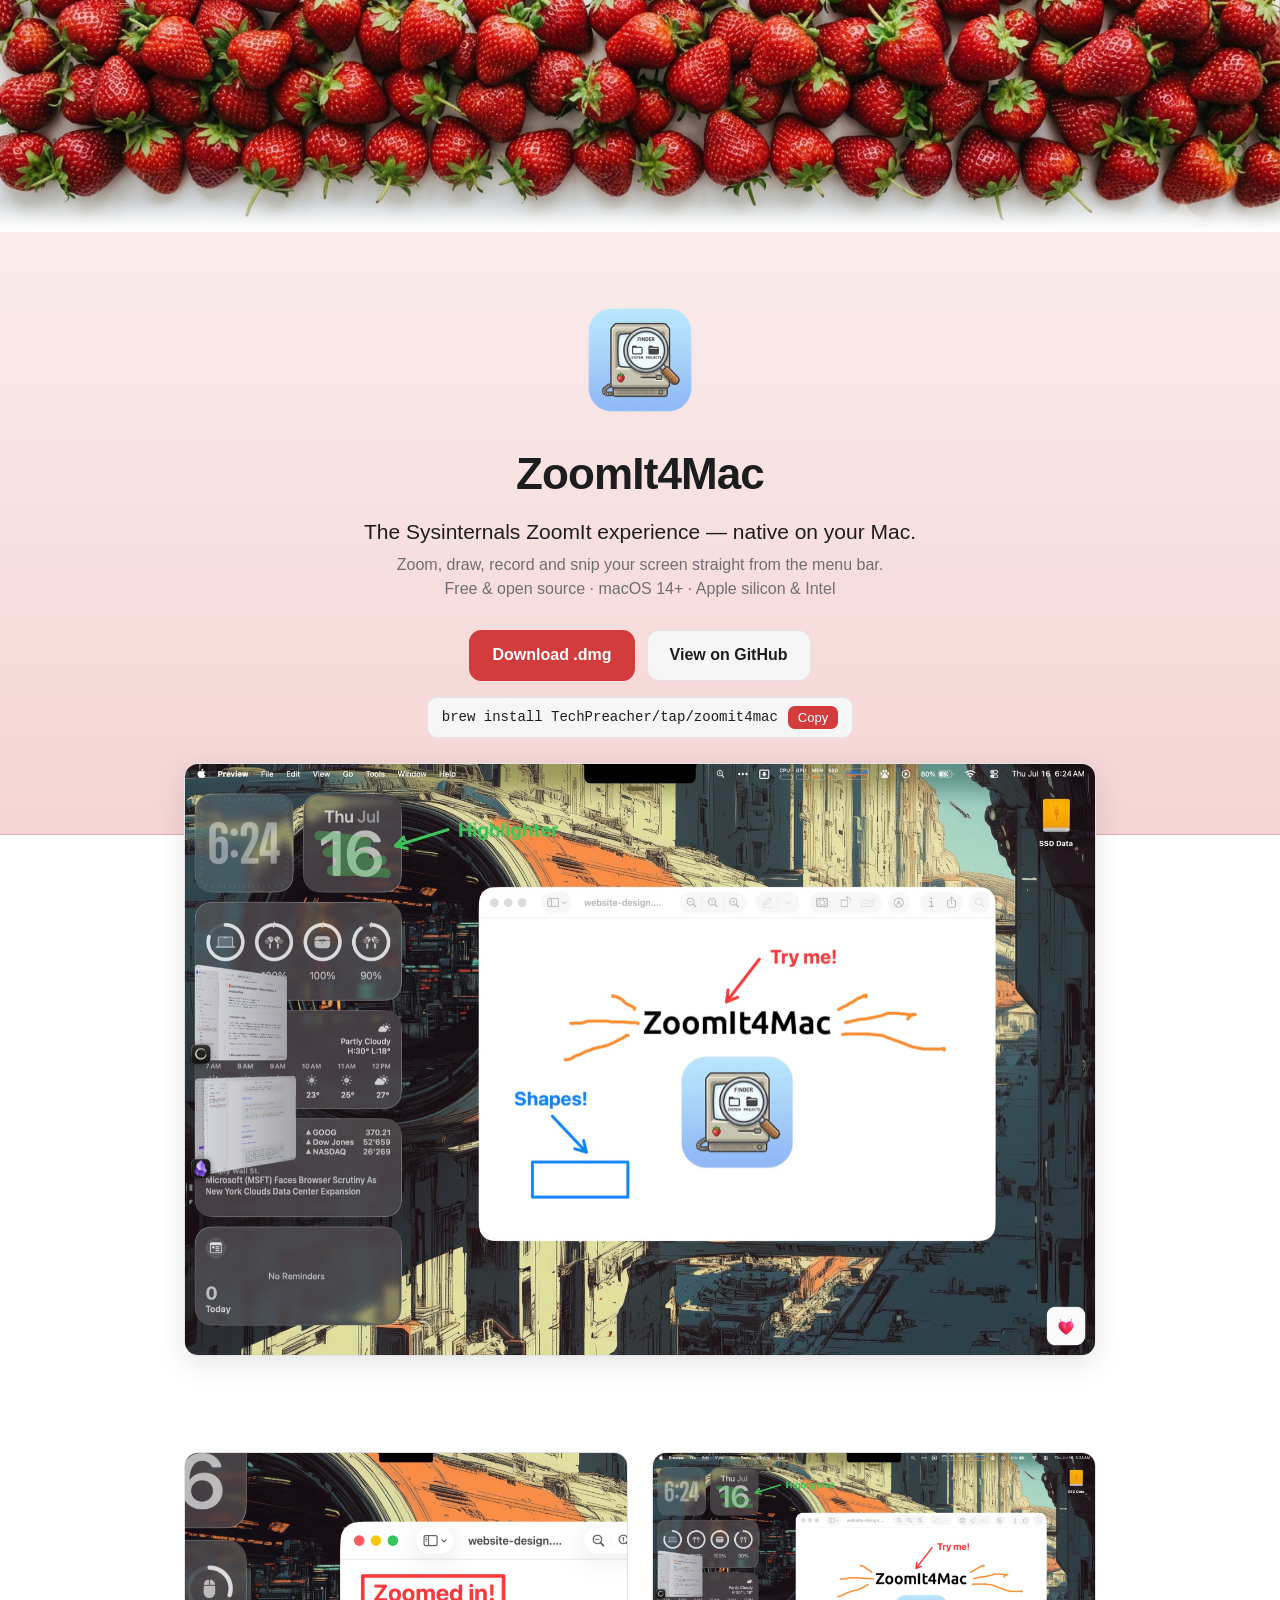
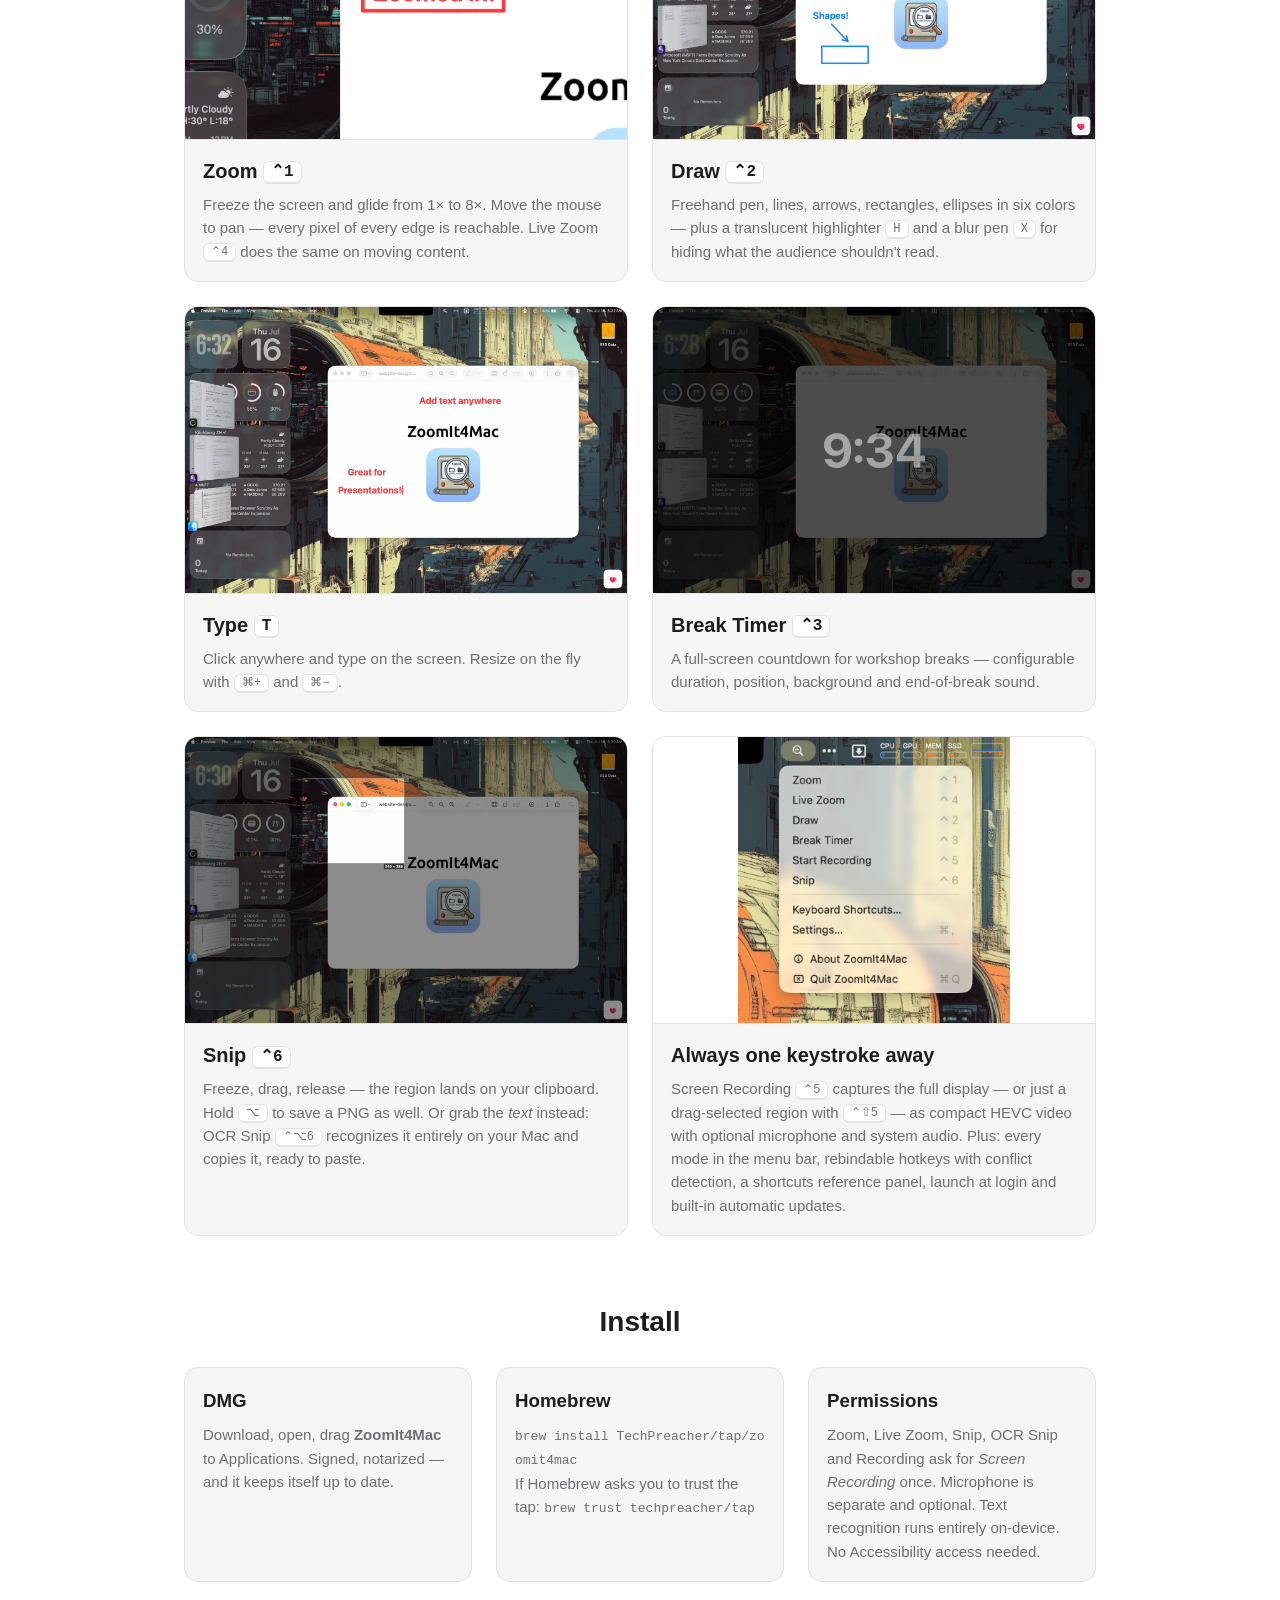
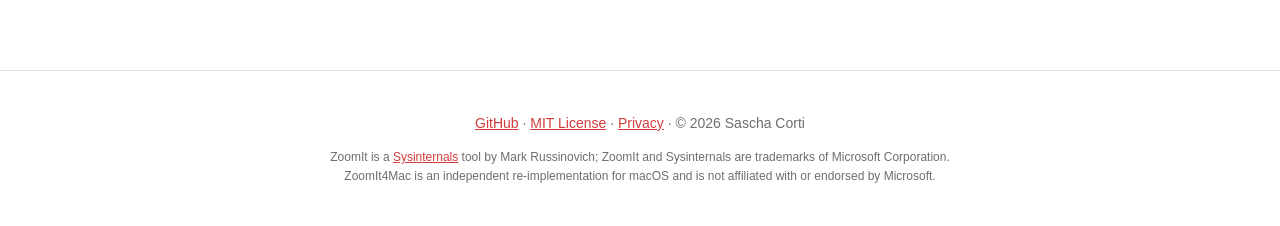
==== commit 960f0108: "Update website for codec, updater, OCR Snip, and Record Region Privacy policy corrected: the app now" ====
--- a/site/index.html
+++ b/site/index.html
@@ -4,12 +4,12 @@
   <meta charset="utf-8">
   <meta name="viewport" content="width=device-width, initial-scale=1">
   <title>ZoomIt4Mac — screen zoom, annotation & recording for macOS</title>
-  <meta name="description" content="A free, open-source, native macOS re-implementation of Sysinternals ZoomIt: screen zoom, drawing, break timer, screen recording and snipping from your menu bar.">
+  <meta name="description" content="A free, open-source, native macOS re-implementation of Sysinternals ZoomIt: screen zoom, drawing, break timer, full-screen and region recording, snipping and on-device text capture (OCR) from your menu bar.">
   <link rel="icon" type="image/png" sizes="32x32" href="assets/favicon-32.png">
   <link rel="icon" type="image/png" sizes="16x16" href="assets/favicon-16.png">
   <link rel="apple-touch-icon" href="assets/apple-touch-icon.png">
   <meta property="og:title" content="ZoomIt4Mac">
-  <meta property="og:description" content="The Sysinternals ZoomIt experience — native on your Mac. Zoom, draw, record, snip.">
+  <meta property="og:description" content="The Sysinternals ZoomIt experience — native on your Mac. Zoom, draw, record, snip, copy text.">
   <meta property="og:image" content="https://zoomit4mac.corti.com/assets/hero-shapes.jpg">
   <meta property="og:url" content="https://zoomit4mac.corti.com/">
   <meta property="og:type" content="website">
@@ -69,12 +69,12 @@
     <article class="card">
       <img src="assets/snip.jpg" alt="A bright selection rectangle over a dimmed screen with size label">
       <h2>Snip <kbd>⌃6</kbd></h2>
-      <p>Freeze, drag, release — the region lands on your clipboard. Hold <kbd>⌥</kbd> to save a PNG as well.</p>
+      <p>Freeze, drag, release — the region lands on your clipboard. Hold <kbd>⌥</kbd> to save a PNG as well. Or grab the <em>text</em> instead: OCR Snip <kbd>⌃⌥6</kbd> recognizes it entirely on your Mac and copies it, ready to paste.</p>
     </article>
     <article class="card">
       <img class="fit-contain" src="assets/menu.jpg" alt="The ZoomIt4Mac menu bar menu with all commands">
       <h2>Always one keystroke away</h2>
-      <p>Screen Recording <kbd>⌃5</kbd> with optional microphone and system audio, every mode in the menu bar, rebindable hotkeys with conflict detection, a shortcuts reference panel and launch at login.</p>
+      <p>Screen Recording <kbd>⌃5</kbd> captures the full display — or just a drag-selected region with <kbd>⌃⇧5</kbd> — as compact HEVC video with optional microphone and system audio. Plus: every mode in the menu bar, rebindable hotkeys with conflict detection, a shortcuts reference panel, launch at login and built-in automatic updates.</p>
     </article>
   </section>
 
@@ -83,7 +83,7 @@
     <div class="install-grid">
       <div>
         <h3>DMG</h3>
-        <p>Download, open, drag <strong>ZoomIt4Mac</strong> to Applications. Signed and notarized.</p>
+        <p>Download, open, drag <strong>ZoomIt4Mac</strong> to Applications. Signed, notarized — and it keeps itself up to date.</p>
       </div>
       <div>
         <h3>Homebrew</h3>
@@ -92,7 +92,7 @@
       </div>
       <div>
         <h3>Permissions</h3>
-        <p>Zoom, Live Zoom, Snip and Recording ask for <em>Screen Recording</em> once. Microphone is separate and optional. No Accessibility access needed.</p>
+        <p>Zoom, Live Zoom, Snip, OCR Snip and Recording ask for <em>Screen Recording</em> once. Microphone is separate and optional. Text recognition runs entirely on-device. No Accessibility access needed.</p>
       </div>
     </div>
   </section>
